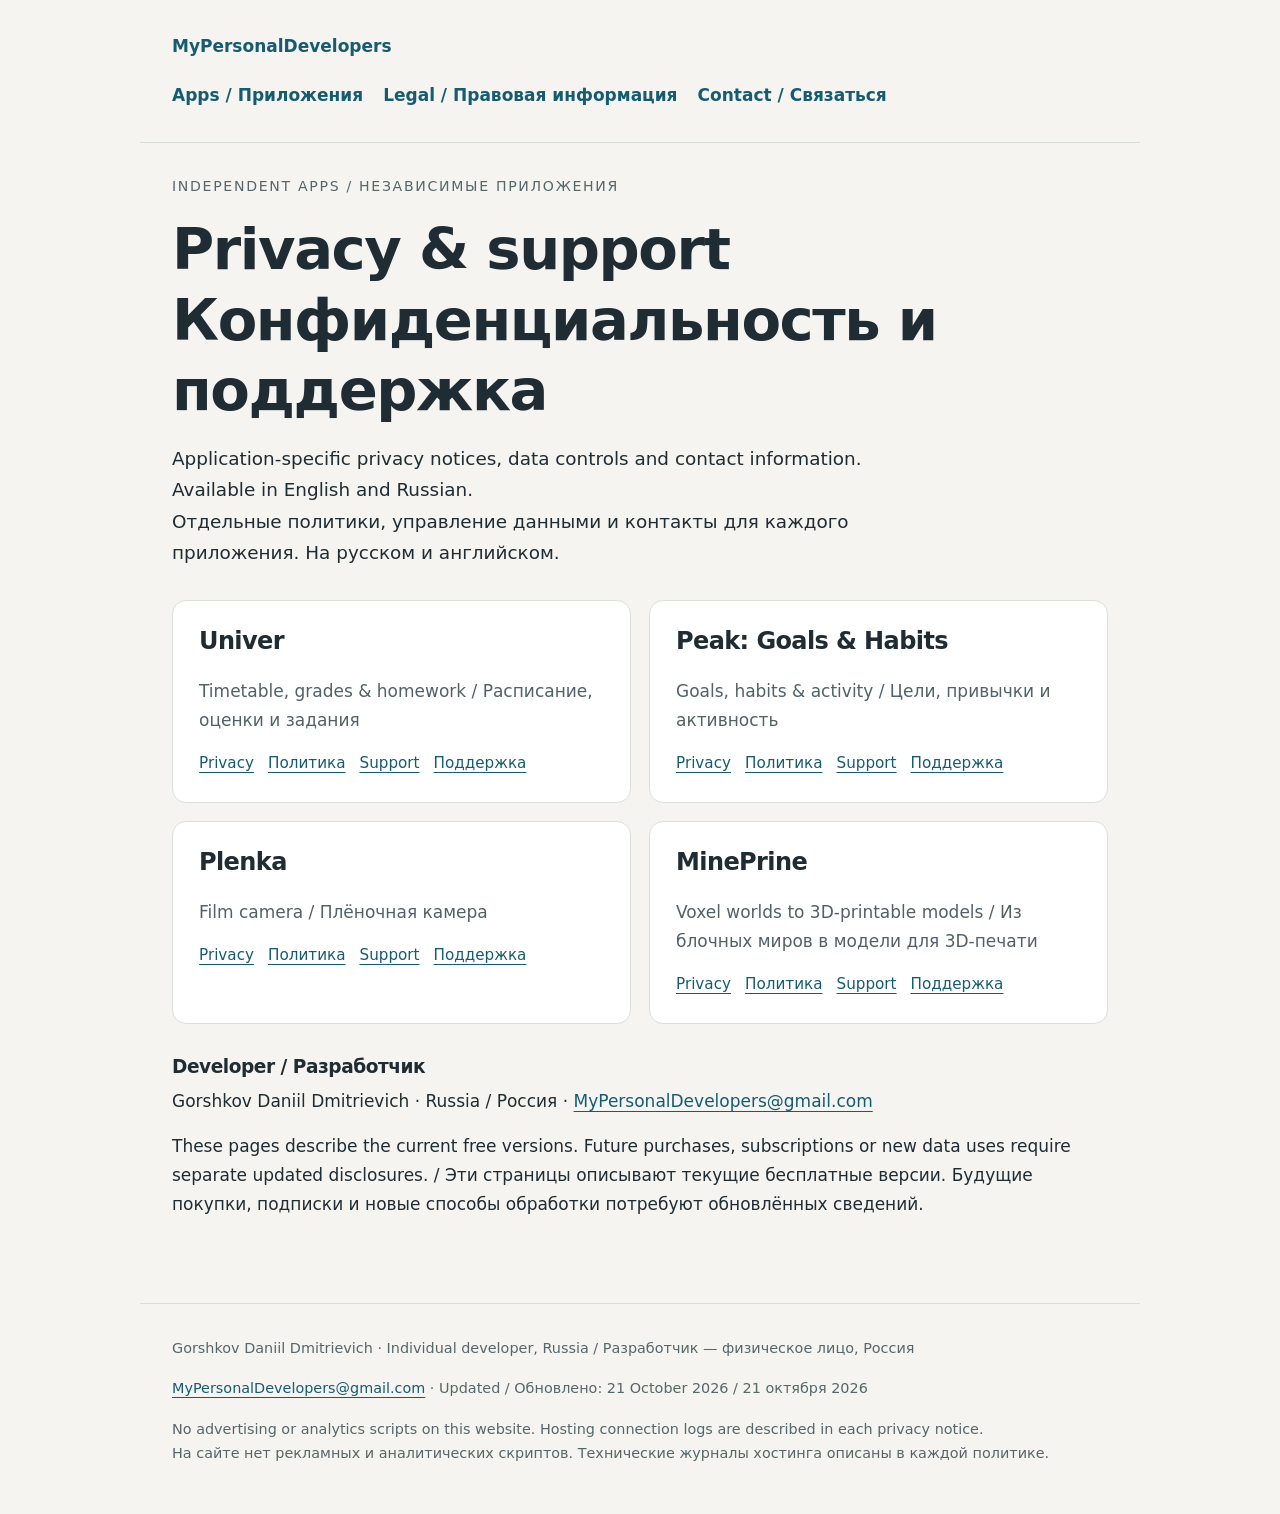
==== index.html @ 7f7b88b6 "Publish bilingual privacy and support pages for four apps" ====
<!doctype html>
<html lang="en"><head><meta charset="utf-8"><meta name="viewport" content="width=device-width,initial-scale=1"><meta name="referrer" content="strict-origin-when-cross-origin"><title>Apps, privacy &amp; support | MyPersonalDevelopers</title><meta name="description" content="Privacy notices, support and data controls for Univer, Peak, Plenka and MinePrine. English and Russian."><link rel="stylesheet" href="style.css"></head><body>
<header><a href="index.html">MyPersonalDevelopers</a><nav aria-label="Main navigation"><a href="index.html">Apps / Приложения</a><a href="terms.html">Legal / Правовая информация</a><a href="mailto:MyPersonalDevelopers@gmail.com">Contact / Связаться</a></nav></header>
<main><p class="eyebrow">Independent apps / Независимые приложения</p><h1>Privacy &amp; support<br><span lang="ru">Конфиденциальность и поддержка</span></h1><p class="lead">Application-specific privacy notices, data controls and contact information. Available in English and Russian.<br><span lang="ru">Отдельные политики, управление данными и контакты для каждого приложения. На русском и английском.</span></p><div class="cards"><article class="card"><h2>Univer</h2><p>Timetable, grades & homework / Расписание, оценки и задания</p><nav><a href="univer.html#privacy-en">Privacy</a><a href="univer.html#privacy-ru">Политика</a><a href="univer.html#support-en">Support</a><a href="univer.html#support-ru">Поддержка</a></nav></article><article class="card"><h2>Peak: Goals & Habits</h2><p>Goals, habits & activity / Цели, привычки и активность</p><nav><a href="peak.html#privacy-en">Privacy</a><a href="peak.html#privacy-ru">Политика</a><a href="peak.html#support-en">Support</a><a href="peak.html#support-ru">Поддержка</a></nav></article><article class="card"><h2>Plenka</h2><p>Film camera / Плёночная камера</p><nav><a href="plenka.html#privacy-en">Privacy</a><a href="plenka.html#privacy-ru">Политика</a><a href="plenka.html#support-en">Support</a><a href="plenka.html#support-ru">Поддержка</a></nav></article><article class="card"><h2>MinePrine</h2><p>Voxel worlds to 3D-printable models / Из блочных миров в модели для 3D-печати</p><nav><a href="mineprine.html#privacy-en">Privacy</a><a href="mineprine.html#privacy-ru">Политика</a><a href="mineprine.html#support-en">Support</a><a href="mineprine.html#support-ru">Поддержка</a></nav></article></div><h3>Developer / Разработчик</h3><p>Gorshkov Daniil Dmitrievich · Russia / Россия · <a href="mailto:MyPersonalDevelopers@gmail.com">MyPersonalDevelopers@gmail.com</a></p><p>These pages describe the current free versions. Future purchases, subscriptions or new data uses require separate updated disclosures. / Эти страницы описывают текущие бесплатные версии. Будущие покупки, подписки и новые способы обработки потребуют обновлённых сведений.</p></main><footer><p>Gorshkov Daniil Dmitrievich · Individual developer, Russia / Разработчик — физическое лицо, Россия</p><p><a href="mailto:MyPersonalDevelopers@gmail.com">MyPersonalDevelopers@gmail.com</a> · Updated / Обновлено: 21 October 2026 / 21 октября 2026</p><p>No advertising or analytics scripts on this website. Hosting connection logs are described in each privacy notice.<br><span lang="ru">На сайте нет рекламных и аналитических скриптов. Технические журналы хостинга описаны в каждой политике.</span></p></footer></body></html>
---- style.css ----
*{box-sizing:border-box}html{scroll-behavior:smooth;scroll-padding-top:24px}body{margin:0;background:#f5f4f0;color:#202c33;font:17px/1.7 system-ui,-apple-system,BlinkMacSystemFont,"Segoe UI",sans-serif}a{color:#175b71;text-underline-offset:4px;overflow-wrap:anywhere}a:hover{color:#873f24}a:focus-visible{outline:3px solid #d2794e;outline-offset:4px}header,main,footer{max-width:1000px;margin:auto;padding:32px}header{border-bottom:1px solid #d9ddd9;display:flex;gap:20px;justify-content:space-between;flex-wrap:wrap}header a{text-decoration:none;font-weight:650}nav{display:flex;gap:20px;flex-wrap:wrap}h1,h2,h3{line-height:1.23;letter-spacing:-.025em}h1{font-size:clamp(2.2rem,6vw,3.6rem);margin:16px 0}h2{font-size:1.85rem;margin-top:52px}h3{font-size:1.16rem;margin:30px 0 8px}p{margin:0 0 16px}li{margin:6px 0}.eyebrow,.meta{color:#56666b;font-size:.88rem}.eyebrow{text-transform:uppercase;letter-spacing:.12em}.lead{font-size:1.15rem;max-width:740px}.cards{display:grid;grid-template-columns:repeat(2,minmax(0,1fr));gap:18px;margin:32px 0}.card{background:#fff;border:1px solid #dce0da;border-radius:14px;padding:26px}.card h2{margin-top:0;font-size:1.5rem}.card p{color:#526168}.card nav{gap:14px;font-size:.95rem}.notice{padding:20px 24px;border-left:4px solid #bd7445;background:#fff7ec;margin:24px 0}.toc{padding:22px;background:#e9efec;border-radius:12px;margin:28px 0;display:flex;gap:14px 24px;flex-wrap:wrap}.language{background:#fff;border:1px solid #dce0da;border-radius:16px;padding:30px;margin:26px 0}section:target,h2:target{outline:2px solid #c1d6cf;outline-offset:8px}footer{font-size:.9rem;color:#56666b;border-top:1px solid #d9ddd9;margin-top:36px}table{border-collapse:collapse;width:100%;font-size:.92rem}td,th{text-align:left;border-bottom:1px solid #dce0da;padding:12px 8px;vertical-align:top}.table-wrap{overflow:auto}@media(max-width:600px){header,main,footer{padding:22px}.cards{grid-template-columns:1fr}.language{padding:22px}h2{font-size:1.6rem}body{font-size:16px}}@media print{body{background:white;color:black;font-size:10pt}header,footer{padding:12px}main{padding:12px}.language{border:0;padding:0}.toc{display:none}h2,h3{break-after:avoid}p,li{orphans:3;widows:3}a{color:black}}
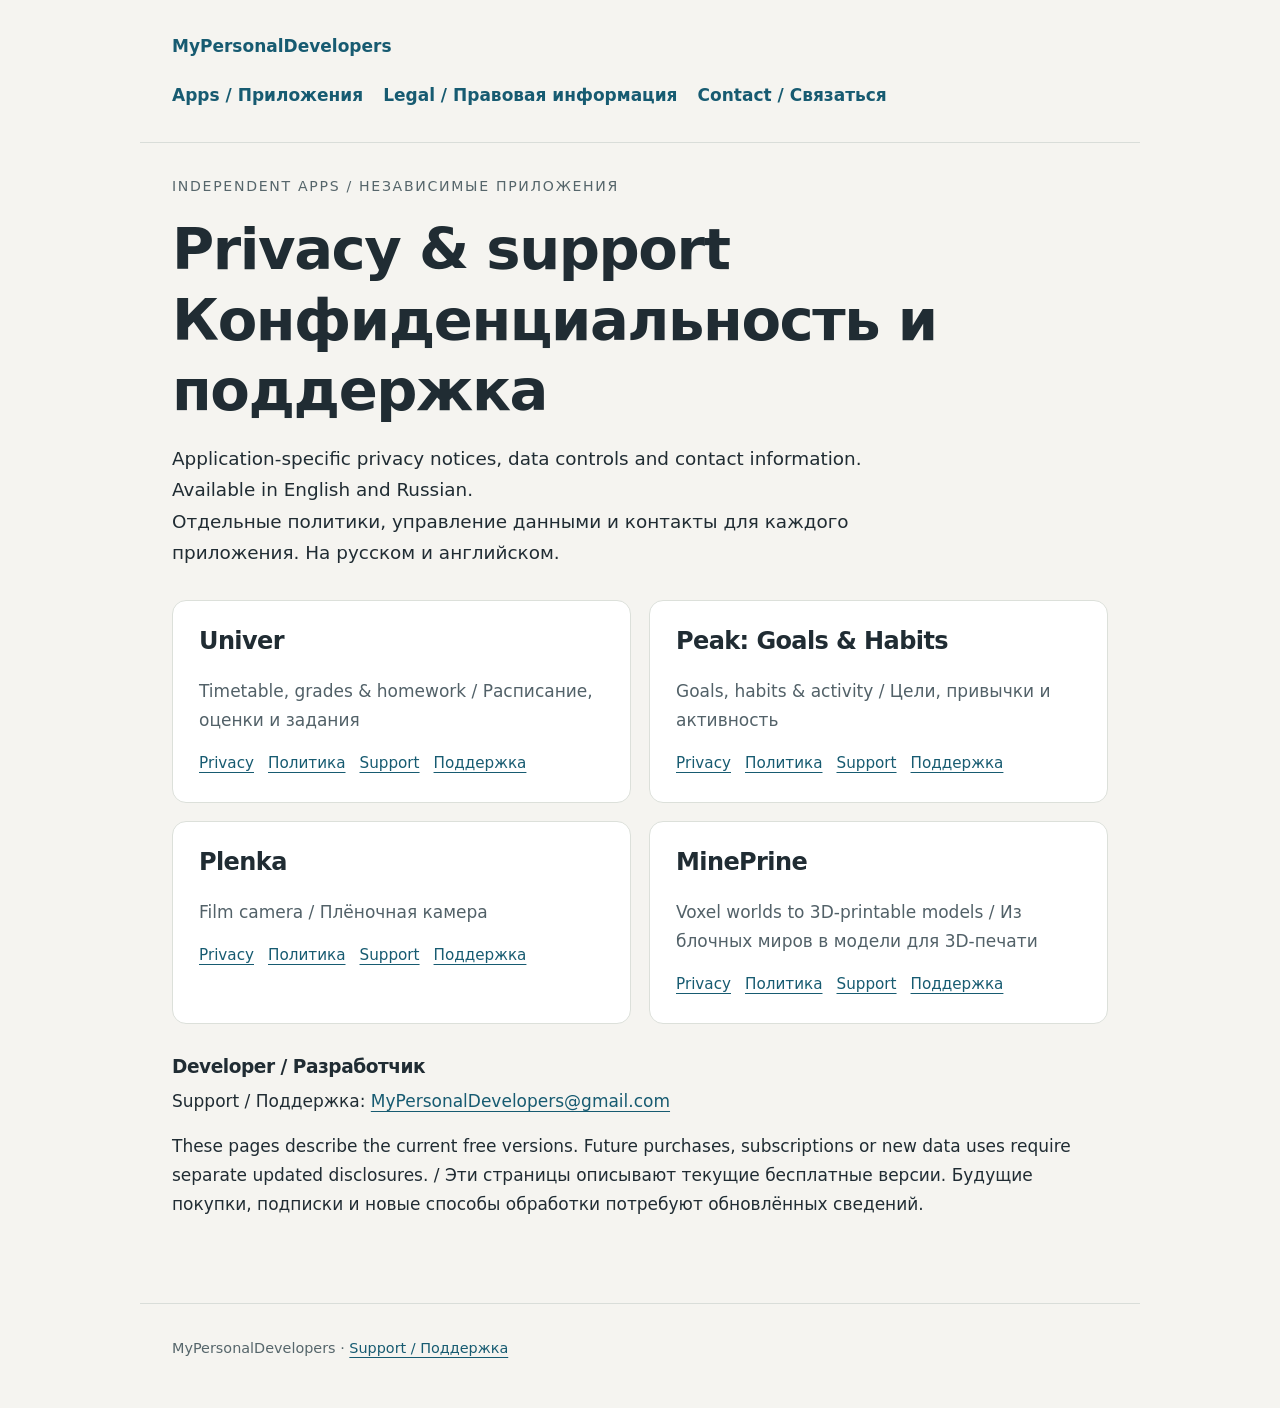
==== commit 0bf9e63e: "Minimize personal information on public landing page" ====
--- a/index.html
+++ b/index.html
@@ -1,4 +1,4 @@
 <!doctype html>
 <html lang="en"><head><meta charset="utf-8"><meta name="viewport" content="width=device-width,initial-scale=1"><meta name="referrer" content="strict-origin-when-cross-origin"><title>Apps, privacy &amp; support | MyPersonalDevelopers</title><meta name="description" content="Privacy notices, support and data controls for Univer, Peak, Plenka and MinePrine. English and Russian."><link rel="stylesheet" href="style.css"></head><body>
 <header><a href="index.html">MyPersonalDevelopers</a><nav aria-label="Main navigation"><a href="index.html">Apps / Приложения</a><a href="terms.html">Legal / Правовая информация</a><a href="mailto:MyPersonalDevelopers@gmail.com">Contact / Связаться</a></nav></header>
-<main><p class="eyebrow">Independent apps / Независимые приложения</p><h1>Privacy &amp; support<br><span lang="ru">Конфиденциальность и поддержка</span></h1><p class="lead">Application-specific privacy notices, data controls and contact information. Available in English and Russian.<br><span lang="ru">Отдельные политики, управление данными и контакты для каждого приложения. На русском и английском.</span></p><div class="cards"><article class="card"><h2>Univer</h2><p>Timetable, grades & homework / Расписание, оценки и задания</p><nav><a href="univer.html#privacy-en">Privacy</a><a href="univer.html#privacy-ru">Политика</a><a href="univer.html#support-en">Support</a><a href="univer.html#support-ru">Поддержка</a></nav></article><article class="card"><h2>Peak: Goals & Habits</h2><p>Goals, habits & activity / Цели, привычки и активность</p><nav><a href="peak.html#privacy-en">Privacy</a><a href="peak.html#privacy-ru">Политика</a><a href="peak.html#support-en">Support</a><a href="peak.html#support-ru">Поддержка</a></nav></article><article class="card"><h2>Plenka</h2><p>Film camera / Плёночная камера</p><nav><a href="plenka.html#privacy-en">Privacy</a><a href="plenka.html#privacy-ru">Политика</a><a href="plenka.html#support-en">Support</a><a href="plenka.html#support-ru">Поддержка</a></nav></article><article class="card"><h2>MinePrine</h2><p>Voxel worlds to 3D-printable models / Из блочных миров в модели для 3D-печати</p><nav><a href="mineprine.html#privacy-en">Privacy</a><a href="mineprine.html#privacy-ru">Политика</a><a href="mineprine.html#support-en">Support</a><a href="mineprine.html#support-ru">Поддержка</a></nav></article></div><h3>Developer / Разработчик</h3><p>Gorshkov Daniil Dmitrievich · Russia / Россия · <a href="mailto:MyPersonalDevelopers@gmail.com">MyPersonalDevelopers@gmail.com</a></p><p>These pages describe the current free versions. Future purchases, subscriptions or new data uses require separate updated disclosures. / Эти страницы описывают текущие бесплатные версии. Будущие покупки, подписки и новые способы обработки потребуют обновлённых сведений.</p></main><footer><p>Gorshkov Daniil Dmitrievich · Individual developer, Russia / Разработчик — физическое лицо, Россия</p><p><a href="mailto:MyPersonalDevelopers@gmail.com">MyPersonalDevelopers@gmail.com</a> · Updated / Обновлено: 21 October 2026 / 21 октября 2026</p><p>No advertising or analytics scripts on this website. Hosting connection logs are described in each privacy notice.<br><span lang="ru">На сайте нет рекламных и аналитических скриптов. Технические журналы хостинга описаны в каждой политике.</span></p></footer></body></html>+<main><p class="eyebrow">Independent apps / Независимые приложения</p><h1>Privacy &amp; support<br><span lang="ru">Конфиденциальность и поддержка</span></h1><p class="lead">Application-specific privacy notices, data controls and contact information. Available in English and Russian.<br><span lang="ru">Отдельные политики, управление данными и контакты для каждого приложения. На русском и английском.</span></p><div class="cards"><article class="card"><h2>Univer</h2><p>Timetable, grades & homework / Расписание, оценки и задания</p><nav><a href="univer.html#privacy-en">Privacy</a><a href="univer.html#privacy-ru">Политика</a><a href="univer.html#support-en">Support</a><a href="univer.html#support-ru">Поддержка</a></nav></article><article class="card"><h2>Peak: Goals & Habits</h2><p>Goals, habits & activity / Цели, привычки и активность</p><nav><a href="peak.html#privacy-en">Privacy</a><a href="peak.html#privacy-ru">Политика</a><a href="peak.html#support-en">Support</a><a href="peak.html#support-ru">Поддержка</a></nav></article><article class="card"><h2>Plenka</h2><p>Film camera / Плёночная камера</p><nav><a href="plenka.html#privacy-en">Privacy</a><a href="plenka.html#privacy-ru">Политика</a><a href="plenka.html#support-en">Support</a><a href="plenka.html#support-ru">Поддержка</a></nav></article><article class="card"><h2>MinePrine</h2><p>Voxel worlds to 3D-printable models / Из блочных миров в модели для 3D-печати</p><nav><a href="mineprine.html#privacy-en">Privacy</a><a href="mineprine.html#privacy-ru">Политика</a><a href="mineprine.html#support-en">Support</a><a href="mineprine.html#support-ru">Поддержка</a></nav></article></div><h3>Developer / Разработчик</h3><p>Support / Поддержка: <a href="mailto:MyPersonalDevelopers@gmail.com">MyPersonalDevelopers@gmail.com</a></p><p>These pages describe the current free versions. Future purchases, subscriptions or new data uses require separate updated disclosures. / Эти страницы описывают текущие бесплатные версии. Будущие покупки, подписки и новые способы обработки потребуют обновлённых сведений.</p></main><footer><p>MyPersonalDevelopers · <a href="mailto:MyPersonalDevelopers@gmail.com">Support / Поддержка</a></p></footer></body></html>
